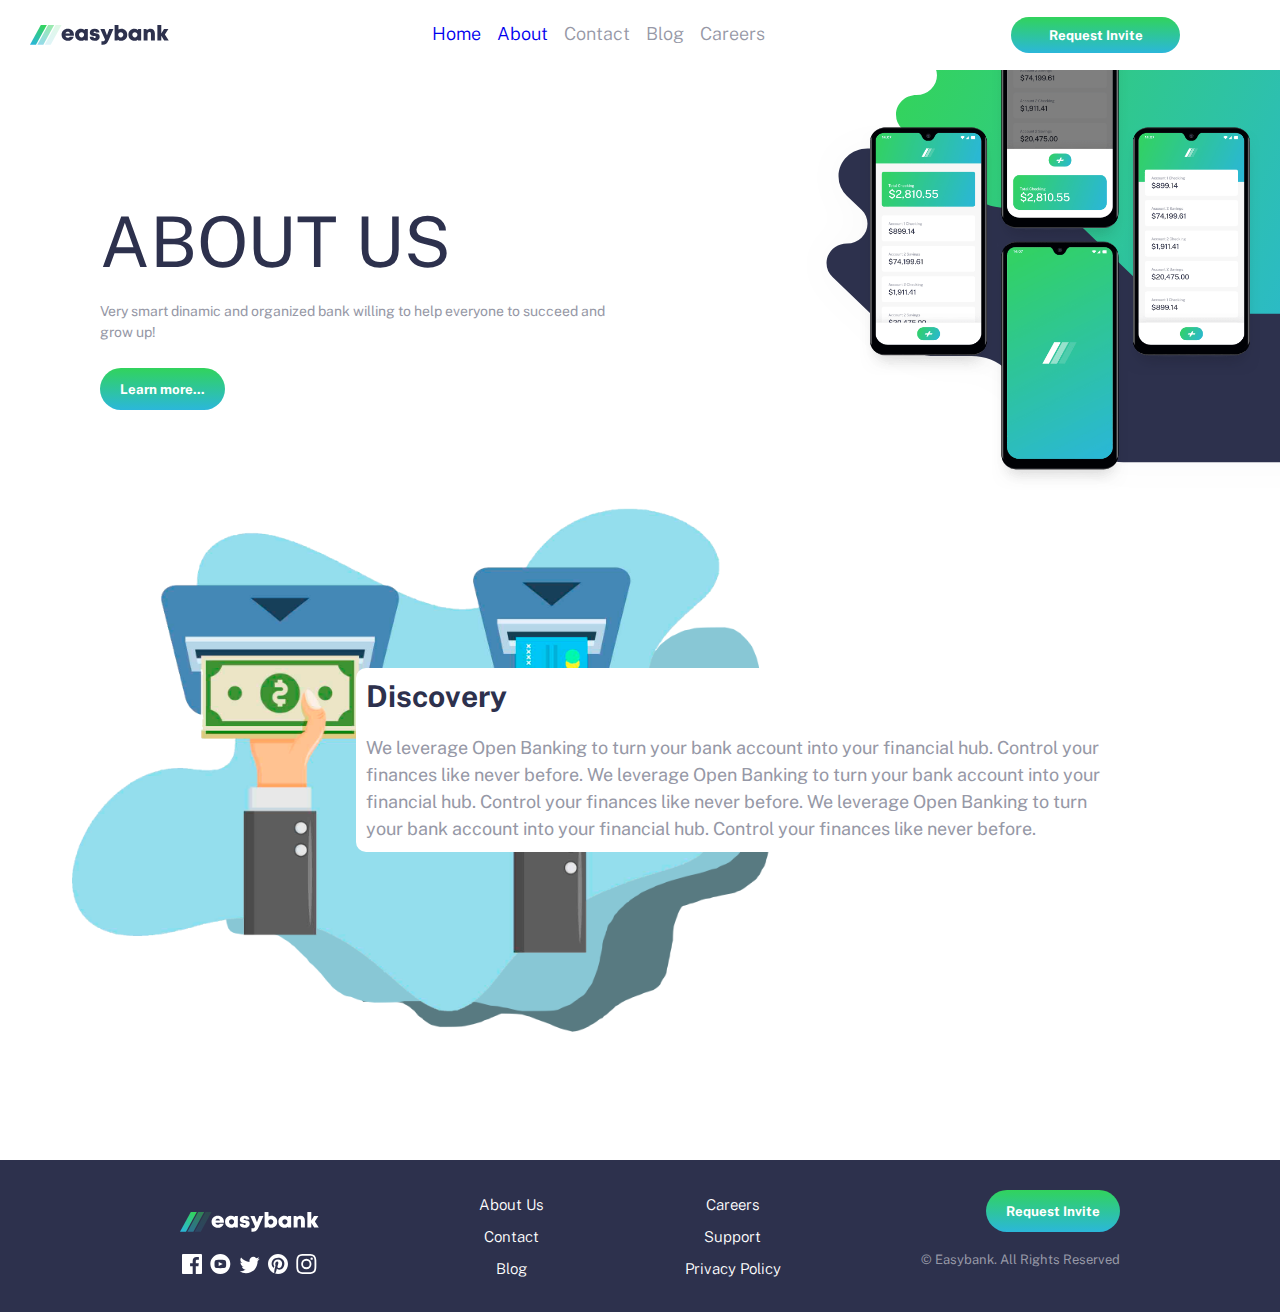
==== about.html @ 22b8d77e "Index and about" ====
<!DOCTYPE html>
<html lang="en">

<head>
  <meta charset="UTF-8">
  <meta name="viewport" content="width=device-width, initial-scale=1.0">
  <!-- displays site properly based on user's device -->
  <link rel="stylesheet" href="style.css">
  <link rel="stylesheet" href="about.css">
  <link rel="icon" type="image/png" sizes="32x32" href="./images/favicon-32x32.png">
  <link rel="preconnect" href="https://fonts.gstatic.com">
  <link href="https://fonts.googleapis.com/css2?family=Public+Sans:wght@300;400;700&display=swap" rel="stylesheet">

  <title>Frontend Mentor | Easybank landing page</title>

</head>

<body>
  <nav class="nav">
    <img src="./images/logo.svg">
    <div class="nav-items-desktop">
      <ul class='list-desktop'>
        <li><a href="./index.html">Home</a></li>
        <li><a href="./about.html">About</a></li>
        <li>Contact</li>
        <li>Blog</li>
        <li>Careers</li>
      </ul>
    </div>
    <button class="button-desktop">Request Invite</button>
    <img class='burger' src="./images/icon-hamburger.svg">
  </nav>
  <div class="image-below-nav">
    <img src="./images/image-mockups.png">
    <img class='background' src="./images/bg-intro-mobile.svg">
  </div>

  <div class="nav-items">
    <ul>
      <li><a href="./index.html">Home</a></li>
      <li><a href="./about.html">About</a></li>
      <li>Contact</li>
      <li>Blog</li>
      <li>Careers</li>
    </ul>
  </div>

  <div class="container">
    <div class="upper-content">
      <h1>ABOUT US</h1>
      <p>Very smart dinamic and organized bank willing to help everyone to succeed and grow up!</p>
      <button>Learn more...</button>
    </div>




    <!-- <div class="content-above-middle">
      <h1>Why choose Easybank?</h1>
      <p>We leverage Open Banking to turn your bank account into your financial hub. Control
        your finances like never before.</p>
    </div> -->

    <!-- <div class="middle-container">
      <div class="middle-content">
        <img src="./images/icon-online.svg">
        <h2>Online Banking</h2>
        <p>Our modern web and mobile applications allow you to keep track of your finances
          wherever you are in the world.</p>
      </div>

      <div class="middle-content">
        <img src="./images/icon-budgeting.svg">
        <h2>Simple Budgeting</h2>
        <p>See exactly where your money goes each month. Receive notifications when you’re
          close to hitting your limits.</p>
      </div>

      <div class="middle-content">
        <img src="./images/icon-onboarding.svg">
        <h2>Fast Onboarding</h2>
        <p>We don’t do branches. Open your account in minutes online and start taking control
          of your finances right away.</p>
      </div>

      <div class="middle-content">
        <img src="./images/icon-api.svg">
        <h2>Open API</h2>
        <p>Manage your savings, investments, pension, and much more from one account. Tracking
          your money has never been easier.</p>
      </div>
    </div> -->

    <!-- <div class="down-text">
      <h1>Latest Articles</h1>
    </div>

    <div class="down-container">

      <div class="down-content">
        <img src="./images/image-currency.jpg">
        <div class="down-inner-content">
          <small>By Claire Robinson</small>
          <strong>Receive money in any currency with no fees</strong>
          <p>The world is getting smaller and we’re becoming more mobile. So why should you be
            forced to only receive money in a single …</p>
        </div>
      </div>

      <div class="down-content">
        <img src="./images/image-restaurant.jpg">
        <div class="down-inner-content">
          <small>By Wilson Hutton</small>
          <strong>Treat yourself without worrying about money</strong>
          <p> Our simple budgeting feature allows you to separate out your spending and set
            realistic limits each month. That means you …</p>
        </div>
      </div>

      <div class="down-content">
        <img src="./images/image-plane.jpg">
        <div class="down-inner-content">
          <small>By Wilson Hutton</small>
          <strong>Take your Easybank card wherever you go</strong>
          <p>We want you to enjoy your travels. This is why we don’t charge any fees on purchases
            while you’re abroad. We’ll even show you …</p>
        </div>
      </div>

      <div class="down-content">
        <img src="./images/image-confetti.jpg">
        <div class="down-inner-content">
          <small>By Claire Robinson</small>
          <strong>Our invite-only Beta accounts are now live!</strong>
          <p>After a lot of hard work by the whole team, we’re excited to launch our closed beta.
            It’s easy to request an invite through the site ...</p>
        </div>
      </div>
    </div> -->


  </div> <!-- end container -->

  <div class="about-container">
    <div class="about-content">
      <img src="./images/About-us.png">
      <div class="description">
        <strong>Discovery</strong>
        <p>We leverage Open Banking to turn your bank account into your financial hub. Control
          your finances like never before.
          We leverage Open Banking to turn your bank account into your financial hub. Control
          your finances like never before.
          We leverage Open Banking to turn your bank account into your financial hub. Control
          your finances like never before.
        </p>
      </div>
    </div>
  </div>

  <div class="footer-container">

    <div class="img-social-container">

      <svg xmlns="http://www.w3.org/2000/svg" width="139" height="20">
        <defs>
          <linearGradient id="a" x1="72.195%" x2="17.503%" y1="0%" y2="100%">
            <stop offset="0%" stop-color="#33D35E" />
            <stop offset="100%" stop-color="#2AB6D9" />
          </linearGradient>
        </defs>
        <g fill="none" fill-rule="evenodd">
          <path fill="currentcolor" fill-rule="nonzero"
            d="M37.754 15.847c2.852 0 5.152-1.622 5.952-4.216h-3.897c-.376.665-1.14 1.066-2.055 1.066-1.237 0-2.065-.674-2.32-1.978h8.44c.051-.352.081-.694.081-1.037 0-3.335-2.537-5.95-6.201-5.95-3.568 0-6.175 2.564-6.175 6.049 0 3.473 2.628 6.066 6.175 6.066zm2.344-7.297h-4.596c.317-1.129 1.11-1.749 2.252-1.749 1.181 0 2 .613 2.344 1.75zm10.946 7.296c1.32 0 2.5-.434 3.43-1.188l.336.804h3.027V4.093h-2.919l-.4.88c-.94-.775-2.135-1.222-3.474-1.222-3.476 0-5.961 2.505-5.961 6.026 0 3.533 2.485 6.07 5.961 6.07zm.524-3.467c-1.467 0-2.545-1.108-2.545-2.593 0-1.475 1.069-2.583 2.545-2.583 1.466 0 2.544 1.108 2.544 2.583 0 1.485-1.078 2.593-2.544 2.593zm13.123 3.467c3.02 0 5.025-1.554 5.025-3.93 0-2.883-2.387-3.256-4.183-3.575-1.08-.193-1.95-.344-1.95-.99 0-.527.422-.838 1.05-.838.71 0 1.197.337 1.197 1.063h3.667c-.044-2.303-1.92-3.843-4.816-3.843-2.912 0-4.854 1.47-4.854 3.75 0 2.757 2.337 3.289 4.1 3.574 1.092.181 1.952.368 1.952 1.024 0 .587-.543.88-1.116.88-.742 0-1.32-.383-1.32-1.214h-3.77c.036 2.463 1.919 4.1 5.018 4.1zm8.1 3.858c2.936 0 4.344-1.257 5.877-4.736l4.764-10.863h-4.206l-2.249 6.263-2.412-6.263H70.31l4.698 10.43c-.53 1.414-.983 1.804-2.48 1.804H71.45v3.365h1.341zm18.504-3.858c3.5 0 5.973-2.515 5.973-6.048S94.796 3.75 91.295 3.75a5.332 5.332 0 00-2.825.784V0H84.6v15.474h2.897l.37-.844c.923.771 2.102 1.216 3.428 1.216zm-.523-3.467c-1.467 0-2.545-1.108-2.545-2.58 0-1.486 1.078-2.594 2.545-2.594 1.466 0 2.544 1.108 2.544 2.593 0 1.473-1.087 2.58-2.544 2.58zm13.598 3.467c1.32 0 2.5-.434 3.43-1.188l.336.804h3.027V4.093h-2.918l-.401.88c-.939-.775-2.135-1.222-3.474-1.222-3.476 0-5.96 2.505-5.96 6.026 0 3.533 2.484 6.07 5.96 6.07zm.524-3.467c-1.467 0-2.545-1.108-2.545-2.593 0-1.475 1.07-2.583 2.545-2.583 1.467 0 2.545 1.108 2.545 2.583 0 1.485-1.078 2.593-2.545 2.593zm12.653 3.095V9.403c0-1.447.702-2.3 1.923-2.3.986 0 1.483.657 1.483 1.98v6.39h3.915V8.543c0-2.897-1.733-4.773-4.373-4.773-1.47 0-2.733.565-3.58 1.508l-.537-1.172h-2.747v11.369h3.916zm13.748 0v-4.808l2.848 4.808h4.616l-3.902-5.95 3.543-5.419h-4.397l-2.708 4.454V0h-3.916v15.474h3.916z" />
          <g fill="url(#a)">
            <path d="M10.802 0L0 19.704h5.986L16.789 0z" />
            <path opacity=".5" d="M18.171 0L7.368 19.704h5.986L24.157 0z" />
            <path opacity=".15" d="M25.539 0L14.737 19.704h5.986L31.525 0z" />
          </g>
        </g>
      </svg>

      <div class="social-container">
        <svg xmlns="http://www.w3.org/2000/svg" width="20" height="20">
          <path fill="currentcolor"
            d="M18.896 0H1.104C.494 0 0 .494 0 1.104v17.793C0 19.506.494 20 1.104 20h9.58v-7.745H8.076V9.237h2.606V7.01c0-2.583 1.578-3.99 3.883-3.99 1.104 0 2.052.082 2.329.119v2.7h-1.598c-1.254 0-1.496.597-1.496 1.47v1.928h2.989l-.39 3.018h-2.6V20h5.098c.608 0 1.102-.494 1.102-1.104V1.104C20 .494 19.506 0 18.896 0z" />
        </svg>
        <svg xmlns="http://www.w3.org/2000/svg" width="21" height="20">
          <path fill="currentcolor"
            d="M10.333 0c-5.522 0-10 4.478-10 10 0 5.523 4.478 10 10 10 5.523 0 10-4.477 10-10 0-5.522-4.477-10-10-10zm3.701 14.077c-1.752.12-5.653.12-7.402 0C4.735 13.947 4.514 13.018 4.5 10c.014-3.024.237-3.947 2.132-4.077 1.749-.12 5.651-.12 7.402 0 1.898.13 2.118 1.059 2.133 4.077-.015 3.024-.238 3.947-2.133 4.077zM8.667 8.048l4.097 1.949-4.097 1.955V8.048z" />
        </svg>
        <svg xmlns="http://www.w3.org/2000/svg" width="21" height="18">
          <path fill="currentcolor"
            d="M20.667 2.797a8.192 8.192 0 01-2.357.646 4.11 4.11 0 001.804-2.27 8.22 8.22 0 01-2.606.996A4.096 4.096 0 0014.513.873c-2.649 0-4.595 2.472-3.997 5.038a11.648 11.648 0 01-8.457-4.287 4.109 4.109 0 001.27 5.478A4.086 4.086 0 011.47 6.59c-.045 1.901 1.317 3.68 3.29 4.075a4.113 4.113 0 01-1.853.07 4.106 4.106 0 003.834 2.85 8.25 8.25 0 01-6.075 1.7 11.616 11.616 0 006.29 1.843c7.618 0 11.922-6.434 11.662-12.205a8.354 8.354 0 002.048-2.124z" />
        </svg>
        <svg xmlns="http://www.w3.org/2000/svg" width="20" height="20">
          <path fill="currentcolor"
            d="M10 0C4.478 0 0 4.477 0 10c0 4.237 2.636 7.855 6.356 9.312-.088-.791-.167-2.005.035-2.868.182-.78 1.172-4.97 1.172-4.97s-.299-.6-.299-1.486c0-1.39.806-2.428 1.81-2.428.852 0 1.264.64 1.264 1.408 0 .858-.545 2.14-.828 3.33-.236.995.5 1.807 1.48 1.807 1.778 0 3.144-1.874 3.144-4.58 0-2.393-1.72-4.068-4.177-4.068-2.845 0-4.515 2.135-4.515 4.34 0 .859.331 1.781.745 2.281a.3.3 0 01.069.288l-.278 1.133c-.044.183-.145.223-.335.134-1.249-.581-2.03-2.407-2.03-3.874 0-3.154 2.292-6.052 6.608-6.052 3.469 0 6.165 2.473 6.165 5.776 0 3.447-2.173 6.22-5.19 6.22-1.013 0-1.965-.525-2.291-1.148l-.623 2.378c-.226.869-.835 1.958-1.244 2.621.937.29 1.931.446 2.962.446 5.522 0 10-4.477 10-10S15.522 0 10 0z" />
        </svg>
        <svg xmlns="http://www.w3.org/2000/svg" width="21" height="20">
          <path fill="currentcolor"
            d="M10.333 1.802c2.67 0 2.987.01 4.042.059 2.71.123 3.976 1.409 4.1 4.099.048 1.054.057 1.37.057 4.04 0 2.672-.01 2.988-.058 4.042-.124 2.687-1.386 3.975-4.099 4.099-1.055.048-1.37.058-4.042.058-2.67 0-2.986-.01-4.04-.058-2.717-.124-3.976-1.416-4.1-4.1-.048-1.054-.058-1.37-.058-4.041 0-2.67.01-2.986.058-4.04.124-2.69 1.387-3.977 4.1-4.1 1.054-.048 1.37-.058 4.04-.058zm0-1.802C7.618 0 7.278.012 6.211.06 2.579.227.56 2.242.394 5.877.345 6.944.334 7.284.334 10s.011 3.057.06 4.123c.166 3.632 2.181 5.65 5.816 5.817 1.068.048 1.408.06 4.123.06 2.716 0 3.057-.012 4.124-.06 3.628-.167 5.651-2.182 5.816-5.817.049-1.066.06-1.407.06-4.123s-.011-3.056-.06-4.122C20.11 2.249 18.093.228 14.458.06 13.39.01 13.049 0 10.333 0zm0 4.865a5.135 5.135 0 100 10.27 5.135 5.135 0 000-10.27zm0 8.468a3.333 3.333 0 110-6.666 3.333 3.333 0 010 6.666zm5.339-9.87a1.2 1.2 0 10-.001 2.4 1.2 1.2 0 000-2.4z" />
        </svg>
      </div>
    </div>


    <div class="footer-content">
      <strong>About Us</strong>
      <strong>Contact</strong>
      <strong>Blog</strong>
    </div>
    <div class="footer-content2">
      <strong>Careers</strong>
      <strong>Support</strong>
      <strong>Privacy Policy</strong>
    </div>

    <div class="credits">
      <button>Request Invite</button>
      <p>© Easybank. All Rights Reserved</p>
    </div>


  </div>


  <script src="app.js"></script>
</body>

</html>
---- style.css ----
* {
  padding: 0;
  margin: 0;
  -webkit-box-sizing: border-box;
          box-sizing: border-box;
}

body {
  font-family: "Public Sans", sans-serif;
  font-size: 18px;
  min-height: 100vh;
  max-width: 100vw;
  text-align: center;
}

button {
  font-family: "Public Sans", sans-serif;
}

a {
  text-decoration: none;
}

.nav-items-desktop {
  display: none;
}

.button-desktop {
  display: none;
}

.nav {
  width: 100%;
  padding: 30px;
  display: -webkit-box;
  display: -ms-flexbox;
  display: flex;
  -webkit-box-pack: justify;
      -ms-flex-pack: justify;
          justify-content: space-between;
  background-color: white;
  position: fixed;
}

.image-below-nav {
  display: -webkit-box;
  display: -ms-flexbox;
  display: flex;
  -webkit-box-pack: center;
      -ms-flex-pack: center;
          justify-content: center;
  position: absolute;
  top: 0;
  left: 0;
  z-index: -9999;
  width: 100%;
  overflow-x: hidden;
}

.image-below-nav img {
  width: 400px;
}

.image-below-nav img:nth-last-child(2) {
  position: absolute;
  width: 300px;
}

.container {
  overflow-x: hidden;
  padding: 20px;
  padding-top: 450px;
}

.upper-content {
  text-align: center;
}

.upper-content h1 {
  color: #2d314d;
  font-weight: 400;
}

.upper-content p {
  color: #9698a6;
  font-weight: 400;
  font-size: 14px;
  line-height: 1.5;
  margin-top: 18px;
  text-align: justify;
}

.upper-content button {
  margin-top: 25px;
  border-radius: 500px;
  background-image: -webkit-gradient(linear, left top, left bottom, from(#31d35c), to(#2bb7da));
  background-image: linear-gradient(#31d35c, #2bb7da);
  padding: 13px 20px;
  border: none;
  color: white;
  font-weight: 700;
}

.button-desktop {
  margin-top: 25px;
  border-radius: 500px;
  background-image: -webkit-gradient(linear, left top, left bottom, from(#31d35c), to(#2bb7da));
  background-image: linear-gradient(#31d35c, #2bb7da);
  padding: 13px 20px;
  border: none;
  color: white;
  font-weight: 700;
}

.content-above-middle {
  text-align: center;
}

.content-above-middle h1 {
  color: #2d314d;
  font-weight: 400;
  margin-top: 100px;
}

.content-above-middle p {
  color: #9698a6;
  font-weight: 400;
  font-size: 14px;
  line-height: 1.5;
  margin-top: 18px;
  text-align: justify;
}

.middle-content img {
  margin-top: 30px;
}

.middle-content h2 {
  color: #2d314d;
  font-weight: 300;
  font-size: 23px;
  margin: 15px 0;
}

.middle-content p {
  color: #9698a6;
  font-weight: 400;
  font-size: 14px;
  line-height: 1.5;
  margin-top: 18px;
  text-align: justify;
}

.down-text h1 {
  margin-top: 100px;
  color: #2d314d;
  font-weight: 400;
}

.down-content img {
  max-height: 200px;
  width: 100%;
  -o-object-fit: cover;
     object-fit: cover;
  border-radius: 5px;
  margin-top: 40px;
}

.down-inner-content {
  padding: 20px 30px;
  display: -webkit-box;
  display: -ms-flexbox;
  display: flex;
  -webkit-box-orient: vertical;
  -webkit-box-direction: normal;
      -ms-flex-direction: column;
          flex-direction: column;
}

.down-inner-content small {
  color: #9698a6;
  font-size: 12px;
  text-align: left;
}

.down-inner-content strong {
  text-align: left;
  padding: 10px 0px;
  color: #2d314d;
  font-weight: 400;
}

.down-inner-content p {
  text-align: left;
  color: #9698a6;
  font-size: 15px;
}

.footer-container {
  background-color: #2d314d;
}

.footer-container button {
  margin-top: 10px;
  border-radius: 500px;
  background-image: -webkit-gradient(linear, left top, left bottom, from(#31d35c), to(#2bb7da));
  background-image: linear-gradient(#31d35c, #2bb7da);
  padding: 13px 20px;
  border: none;
  color: white;
  font-weight: 700;
}

.footer-container p {
  color: #9698a6;
  margin-top: 20px;
  padding-bottom: 25px;
  font-size: 13px;
}

.footer-content strong {
  display: -webkit-box;
  display: -ms-flexbox;
  display: flex;
  -webkit-box-orient: vertical;
  -webkit-box-direction: normal;
      -ms-flex-direction: column;
          flex-direction: column;
  margin: 15px 0px;
  color: white;
  font-weight: 300;
  font-size: 15px;
}

.footer-content2 strong {
  display: -webkit-box;
  display: -ms-flexbox;
  display: flex;
  -webkit-box-orient: vertical;
  -webkit-box-direction: normal;
      -ms-flex-direction: column;
          flex-direction: column;
  margin: 15px 0px;
  color: white;
  font-weight: 300;
  font-size: 15px;
}

.social-container img:not(:first-child) {
  margin-left: 10px;
}

.social-container img {
  padding-bottom: 10px;
}

.img-social-container svg {
  margin: 20px;
  color: white;
}

.nav-items {
  display: none;
  position: fixed;
  margin-top: 80px;
}

.nav-items li {
  list-style: none;
  padding-bottom: 10px;
  color: #2d314d;
  font-weight: 400;
  letter-spacing: 1px;
  -webkit-transition: 150ms ease-in-out;
  transition: 150ms ease-in-out;
  cursor: pointer;
}

.nav-items li:hover {
  background-image: -webkit-gradient(linear, left top, left bottom, from(rgba(255, 255, 255, 0.623)), to(rgba(203, 200, 200, 0.425)));
  background-image: linear-gradient(rgba(255, 255, 255, 0.623), rgba(203, 200, 200, 0.425));
  color: #262940;
}

.enabled {
  width: 100%;
  padding: 30px;
  display: -webkit-box;
  display: -ms-flexbox;
  display: flex;
  -webkit-box-pack: space-evenly;
      -ms-flex-pack: space-evenly;
          justify-content: space-evenly;
  background-color: white;
  -webkit-box-shadow: 0 200px 200px rgba(36, 36, 36, 0.329);
          box-shadow: 0 200px 200px rgba(36, 36, 36, 0.329);
  -webkit-animation: ani ease-in-out 700ms forwards;
          animation: ani ease-in-out 700ms forwards;
}

.color {
  background-color: #f2f2f3;
}

.burger {
  cursor: pointer;
}

@-webkit-keyframes ani {
  from {
    opacity: 0;
    -webkit-transform: rotateY(180deg) rotateX(180deg);
            transform: rotateY(180deg) rotateX(180deg);
  }
  to {
    opacity: 1;
    -webkit-transform: rotateY(-20deg) rotateX(20deg);
            transform: rotateY(-20deg) rotateX(20deg);
  }
}

@keyframes ani {
  from {
    opacity: 0;
    -webkit-transform: rotateY(180deg) rotateX(180deg);
            transform: rotateY(180deg) rotateX(180deg);
  }
  to {
    opacity: 1;
    -webkit-transform: rotateY(-20deg) rotateX(20deg);
            transform: rotateY(-20deg) rotateX(20deg);
  }
}

@media (min-width: 400px) {
  .image-below-nav img:nth-last-child(1) {
    width: 100%;
    height: 500px;
  }
  .upper-content p {
    text-align: center;
  }
  .content-above-middle p {
    text-align: center;
  }
  .middle-content p {
    text-align: center;
  }
}

@media (min-width: 1024px) {
  .image-below-nav {
    right: 0;
    width: 50%;
    left: unset;
  }
  .image-below-nav img:nth-last-child(2) {
    -webkit-transform: translateX(100px);
            transform: translateX(100px);
    z-index: 1;
    width: 400px;
  }
  .image-below-nav img:nth-last-child(1) {
    -webkit-transform: translateX(150px);
            transform: translateX(150px);
  }
  .container {
    padding: 200px 100px 0 100px;
  }
  .upper-content {
    width: 50%;
    text-align: start;
  }
  .upper-content p {
    text-align: start;
  }
  .upper-content button:hover {
    cursor: pointer;
    background-image: -webkit-gradient(linear, left top, left bottom, from(#56e67d), to(#56cdeb));
    background-image: linear-gradient(#56e67d, #56cdeb);
  }
  .content-above-middle {
    width: 70%;
    text-align: start;
  }
  .content-above-middle p {
    text-align: start;
  }
  .middle-container {
    display: -webkit-box;
    display: -ms-flexbox;
    display: flex;
    padding-top: 25px;
  }
  .middle-content {
    text-align: start;
  }
  .middle-content p {
    text-align: start;
    font-size: 13px;
  }
  .middle-content:not(:first-child) {
    padding-left: 16px;
  }
  .down-text {
    text-align: start;
  }
  .down-container {
    display: -webkit-box;
    display: -ms-flexbox;
    display: flex;
  }
  .down-content img {
    height: 170px;
  }
  .down-content:not(:first-child) {
    margin-left: 20px;
  }
  .down-inner-content {
    padding: 20px 30px;
  }
  .down-inner-content small {
    font-size: 8px;
  }
  .down-inner-content strong {
    font-size: 13px;
  }
  .down-inner-content strong:hover {
    color: #31d35c;
    cursor: pointer;
  }
  .down-inner-content p {
    font-size: 12px;
  }
  .footer-container {
    display: -webkit-box;
    display: -ms-flexbox;
    display: flex;
    -webkit-box-pack: space-evenly;
        -ms-flex-pack: space-evenly;
            justify-content: space-evenly;
    -webkit-box-align: center;
        -ms-flex-align: center;
            align-items: center;
    padding: 20px;
  }
  .img-social-container {
    display: -webkit-box;
    display: -ms-flexbox;
    display: flex;
    -webkit-box-orient: vertical;
    -webkit-box-direction: normal;
        -ms-flex-direction: column;
            flex-direction: column;
  }
  .social-container svg {
    margin: 2px;
  }
  .social-container svg:hover {
    color: #31d35c;
    cursor: pointer;
  }
  .credits {
    display: -webkit-box;
    display: -ms-flexbox;
    display: flex;
    -webkit-box-orient: vertical;
    -webkit-box-direction: normal;
        -ms-flex-direction: column;
            flex-direction: column;
    -webkit-box-align: end;
        -ms-flex-align: end;
            align-items: flex-end;
  }
  .credits button:hover {
    cursor: pointer;
    background-image: -webkit-gradient(linear, left top, left bottom, from(#56e67d), to(#56cdeb));
    background-image: linear-gradient(#56e67d, #56cdeb);
  }
  .footer-content strong:hover {
    color: #31d35c;
    cursor: pointer;
  }
  .footer-content2 strong:hover {
    color: #31d35c;
    cursor: pointer;
  }
  .burger {
    display: none;
  }
  .nav {
    display: -webkit-box;
    display: -ms-flexbox;
    display: flex;
    -webkit-box-pack: justify;
        -ms-flex-pack: justify;
            justify-content: space-between;
    -webkit-box-align: center;
        -ms-flex-align: center;
            align-items: center;
    padding: 0 100px 0 30px;
    height: 70px;
  }
  .nav-items-desktop {
    width: 100%;
    height: 100%;
    display: -webkit-box;
    display: -ms-flexbox;
    display: flex;
  }
  .nav-items-desktop ul {
    width: 100%;
    list-style: none;
    display: -webkit-box;
    display: -ms-flexbox;
    display: flex;
    -webkit-box-pack: center;
        -ms-flex-pack: center;
            justify-content: center;
    -webkit-box-align: center;
        -ms-flex-align: center;
            align-items: center;
  }
  .nav-items-desktop li {
    height: 100%;
    display: -webkit-box;
    display: -ms-flexbox;
    display: flex;
    -webkit-box-align: center;
        -ms-flex-align: center;
            align-items: center;
    border-bottom: 3px solid transparent;
  }
  .nav-items-desktop li:hover {
    color: black;
    cursor: pointer;
    border-bottom: 3px solid rgba(49, 211, 92, 0.507);
  }
  .button-desktop {
    display: inline;
    margin: 0;
    width: 20%;
    padding: 10px 1px;
  }
  .button-desktop:hover {
    cursor: pointer;
    background-image: -webkit-gradient(linear, left top, left bottom, from(#56e67d), to(#56cdeb));
    background-image: linear-gradient(#56e67d, #56cdeb);
  }
  .list-desktop:not(first-child) li {
    margin-left: 16px;
    color: #9698a6;
    font-weight: 300;
  }
}
/*# sourceMappingURL=style.css.map */
---- about.css ----
.about-content {
  display: -webkit-box;
  display: -ms-flexbox;
  display: flex;
  -webkit-box-orient: vertical;
  -webkit-box-direction: normal;
      -ms-flex-direction: column;
          flex-direction: column;
  -webkit-box-pack: center;
      -ms-flex-pack: center;
          justify-content: center;
  -webkit-box-align: center;
      -ms-flex-align: center;
          align-items: center;
  text-align: left;
  overflow: hidden;
}

.about-content img {
  display: -webkit-box;
  display: -ms-flexbox;
  display: flex;
  left: 0;
  width: 400px;
  z-index: -1;
}

.description {
  background-color: rgba(49, 211, 92, 0.712);
  padding: 30px;
}

.description strong {
  font-size: 30px;
  color: rgba(45, 49, 77, 0.815);
}

.description p {
  color: rgba(45, 49, 77, 0.767);
  margin-top: 20px;
  line-height: 1.5;
}

@media (min-width: 1024px) {
  .upper-content {
    padding-bottom: 250px;
  }
  .upper-content h1 {
    font-size: 70px;
  }
  .about-container {
    display: inline;
  }
  .about-content {
    display: -webkit-box;
    display: -ms-flexbox;
    display: flex;
    -webkit-box-pack: center;
        -ms-flex-pack: center;
            justify-content: center;
    -webkit-box-align: center;
        -ms-flex-align: center;
            align-items: center;
    padding: 100px 0 0 0;
    text-align: left;
  }
  .about-content img {
    position: absolute;
    left: 0;
    width: 900px;
    z-index: -1;
    -webkit-animation: ani 1.2s ease-in-out forwards;
            animation: ani 1.2s ease-in-out forwards;
  }
  @-webkit-keyframes ani {
    from {
      opacity: 0;
      -webkit-transform: translateX(-700px);
              transform: translateX(-700px);
    }
    to {
      opacity: 1;
      -webkit-transform: translateX(-200px);
              transform: translateX(-200px);
    }
  }
  @keyframes ani {
    from {
      opacity: 0;
      -webkit-transform: translateX(-700px);
              transform: translateX(-700px);
    }
    to {
      opacity: 1;
      -webkit-transform: translateX(-200px);
              transform: translateX(-200px);
    }
  }
  .description {
    position: absolute;
    width: 60%;
    -webkit-transform: translateX(100px);
            transform: translateX(100px);
    background-color: white;
    padding: 10px;
    border-radius: 10px;
    -webkit-animation: txt 900ms ease-in-out forwards;
            animation: txt 900ms ease-in-out forwards;
  }
  .description strong {
    font-size: 30px;
    color: #2d314d;
  }
  .description p {
    color: #9698a6;
  }
  @-webkit-keyframes txt {
    from {
      opacity: 0;
    }
    to {
      opacity: 1;
    }
  }
  @keyframes txt {
    from {
      opacity: 0;
    }
    to {
      opacity: 1;
    }
  }
  .footer-container {
    margin-top: 400px;
  }
}
/*# sourceMappingURL=about.css.map */
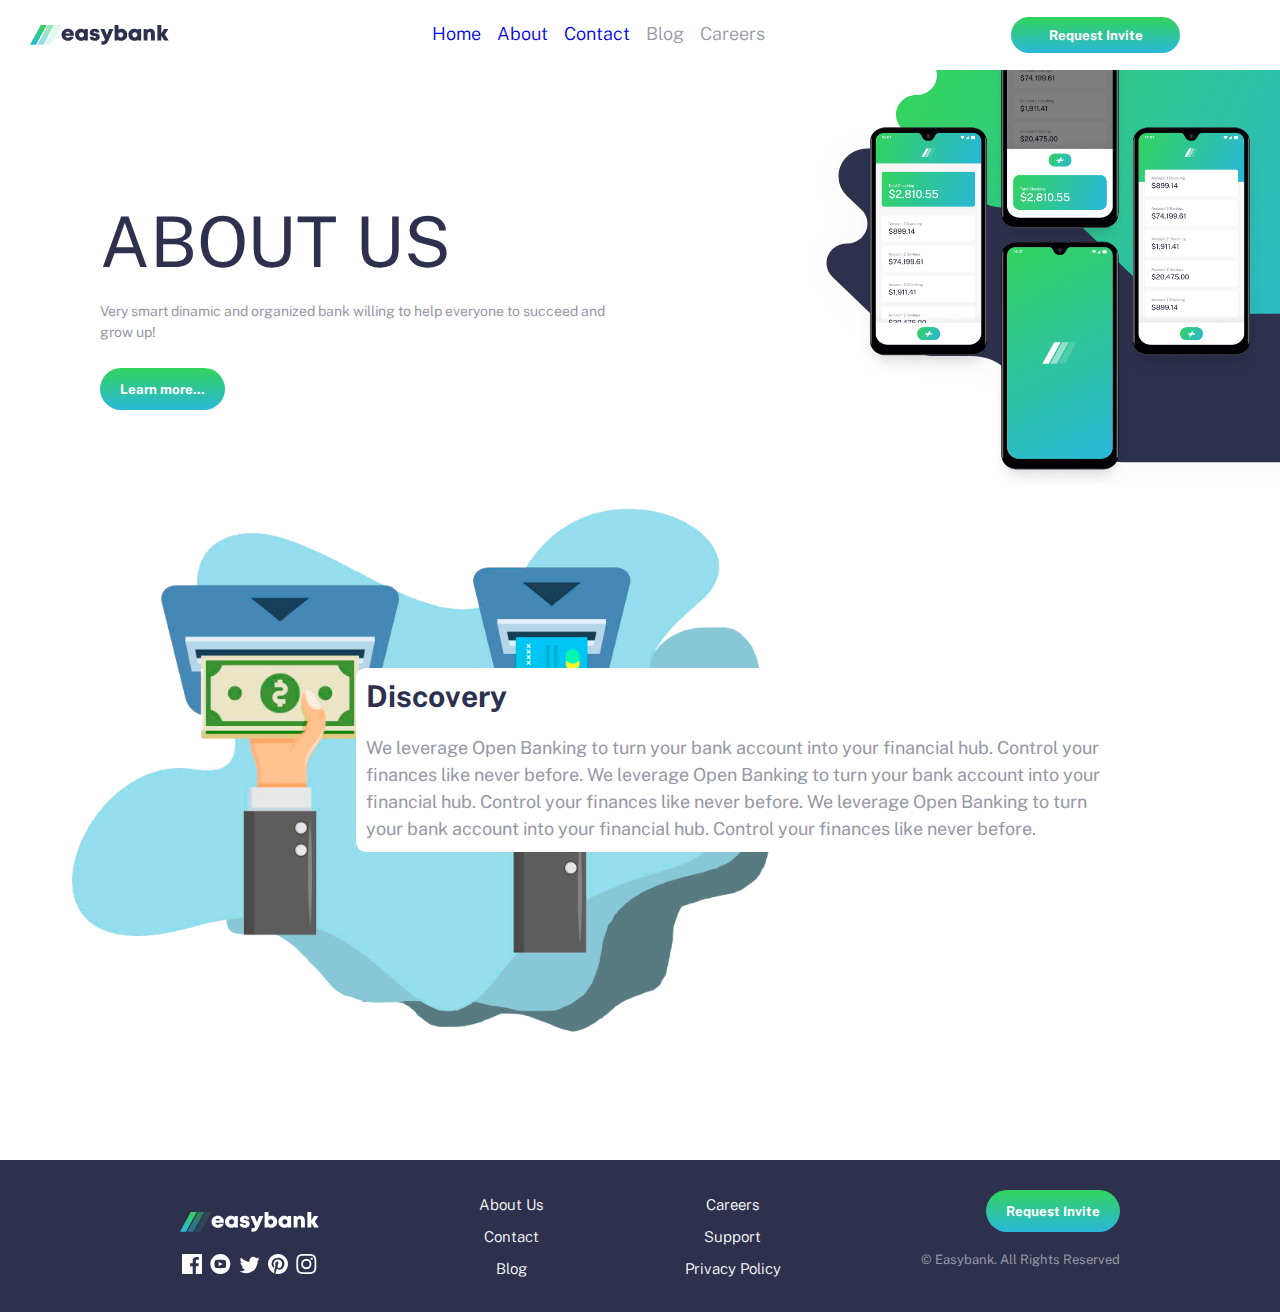
==== commit 0761148d: "contact tab" ====
--- a/about.html
+++ b/about.html
@@ -22,7 +22,7 @@
       <ul class='list-desktop'>
         <li><a href="./index.html">Home</a></li>
         <li><a href="./about.html">About</a></li>
-        <li>Contact</li>
+        <li><a href="./contact.html">Contact</a></li>
         <li>Blog</li>
         <li>Careers</li>
       </ul>
@@ -39,7 +39,7 @@
     <ul>
       <li><a href="./index.html">Home</a></li>
       <li><a href="./about.html">About</a></li>
-      <li>Contact</li>
+      <li><a href="./contact.html">Contact</a></li>
       <li>Blog</li>
       <li>Careers</li>
     </ul>
@@ -51,93 +51,6 @@
       <p>Very smart dinamic and organized bank willing to help everyone to succeed and grow up!</p>
       <button>Learn more...</button>
     </div>
-
-
-
-
-    <!-- <div class="content-above-middle">
-      <h1>Why choose Easybank?</h1>
-      <p>We leverage Open Banking to turn your bank account into your financial hub. Control
-        your finances like never before.</p>
-    </div> -->
-
-    <!-- <div class="middle-container">
-      <div class="middle-content">
-        <img src="./images/icon-online.svg">
-        <h2>Online Banking</h2>
-        <p>Our modern web and mobile applications allow you to keep track of your finances
-          wherever you are in the world.</p>
-      </div>
-
-      <div class="middle-content">
-        <img src="./images/icon-budgeting.svg">
-        <h2>Simple Budgeting</h2>
-        <p>See exactly where your money goes each month. Receive notifications when you’re
-          close to hitting your limits.</p>
-      </div>
-
-      <div class="middle-content">
-        <img src="./images/icon-onboarding.svg">
-        <h2>Fast Onboarding</h2>
-        <p>We don’t do branches. Open your account in minutes online and start taking control
-          of your finances right away.</p>
-      </div>
-
-      <div class="middle-content">
-        <img src="./images/icon-api.svg">
-        <h2>Open API</h2>
-        <p>Manage your savings, investments, pension, and much more from one account. Tracking
-          your money has never been easier.</p>
-      </div>
-    </div> -->
-
-    <!-- <div class="down-text">
-      <h1>Latest Articles</h1>
-    </div>
-
-    <div class="down-container">
-
-      <div class="down-content">
-        <img src="./images/image-currency.jpg">
-        <div class="down-inner-content">
-          <small>By Claire Robinson</small>
-          <strong>Receive money in any currency with no fees</strong>
-          <p>The world is getting smaller and we’re becoming more mobile. So why should you be
-            forced to only receive money in a single …</p>
-        </div>
-      </div>
-
-      <div class="down-content">
-        <img src="./images/image-restaurant.jpg">
-        <div class="down-inner-content">
-          <small>By Wilson Hutton</small>
-          <strong>Treat yourself without worrying about money</strong>
-          <p> Our simple budgeting feature allows you to separate out your spending and set
-            realistic limits each month. That means you …</p>
-        </div>
-      </div>
-
-      <div class="down-content">
-        <img src="./images/image-plane.jpg">
-        <div class="down-inner-content">
-          <small>By Wilson Hutton</small>
-          <strong>Take your Easybank card wherever you go</strong>
-          <p>We want you to enjoy your travels. This is why we don’t charge any fees on purchases
-            while you’re abroad. We’ll even show you …</p>
-        </div>
-      </div>
-
-      <div class="down-content">
-        <img src="./images/image-confetti.jpg">
-        <div class="down-inner-content">
-          <small>By Claire Robinson</small>
-          <strong>Our invite-only Beta accounts are now live!</strong>
-          <p>After a lot of hard work by the whole team, we’re excited to launch our closed beta.
-            It’s easy to request an invite through the site ...</p>
-        </div>
-      </div>
-    </div> -->
-
 
   </div> <!-- end container -->
 
